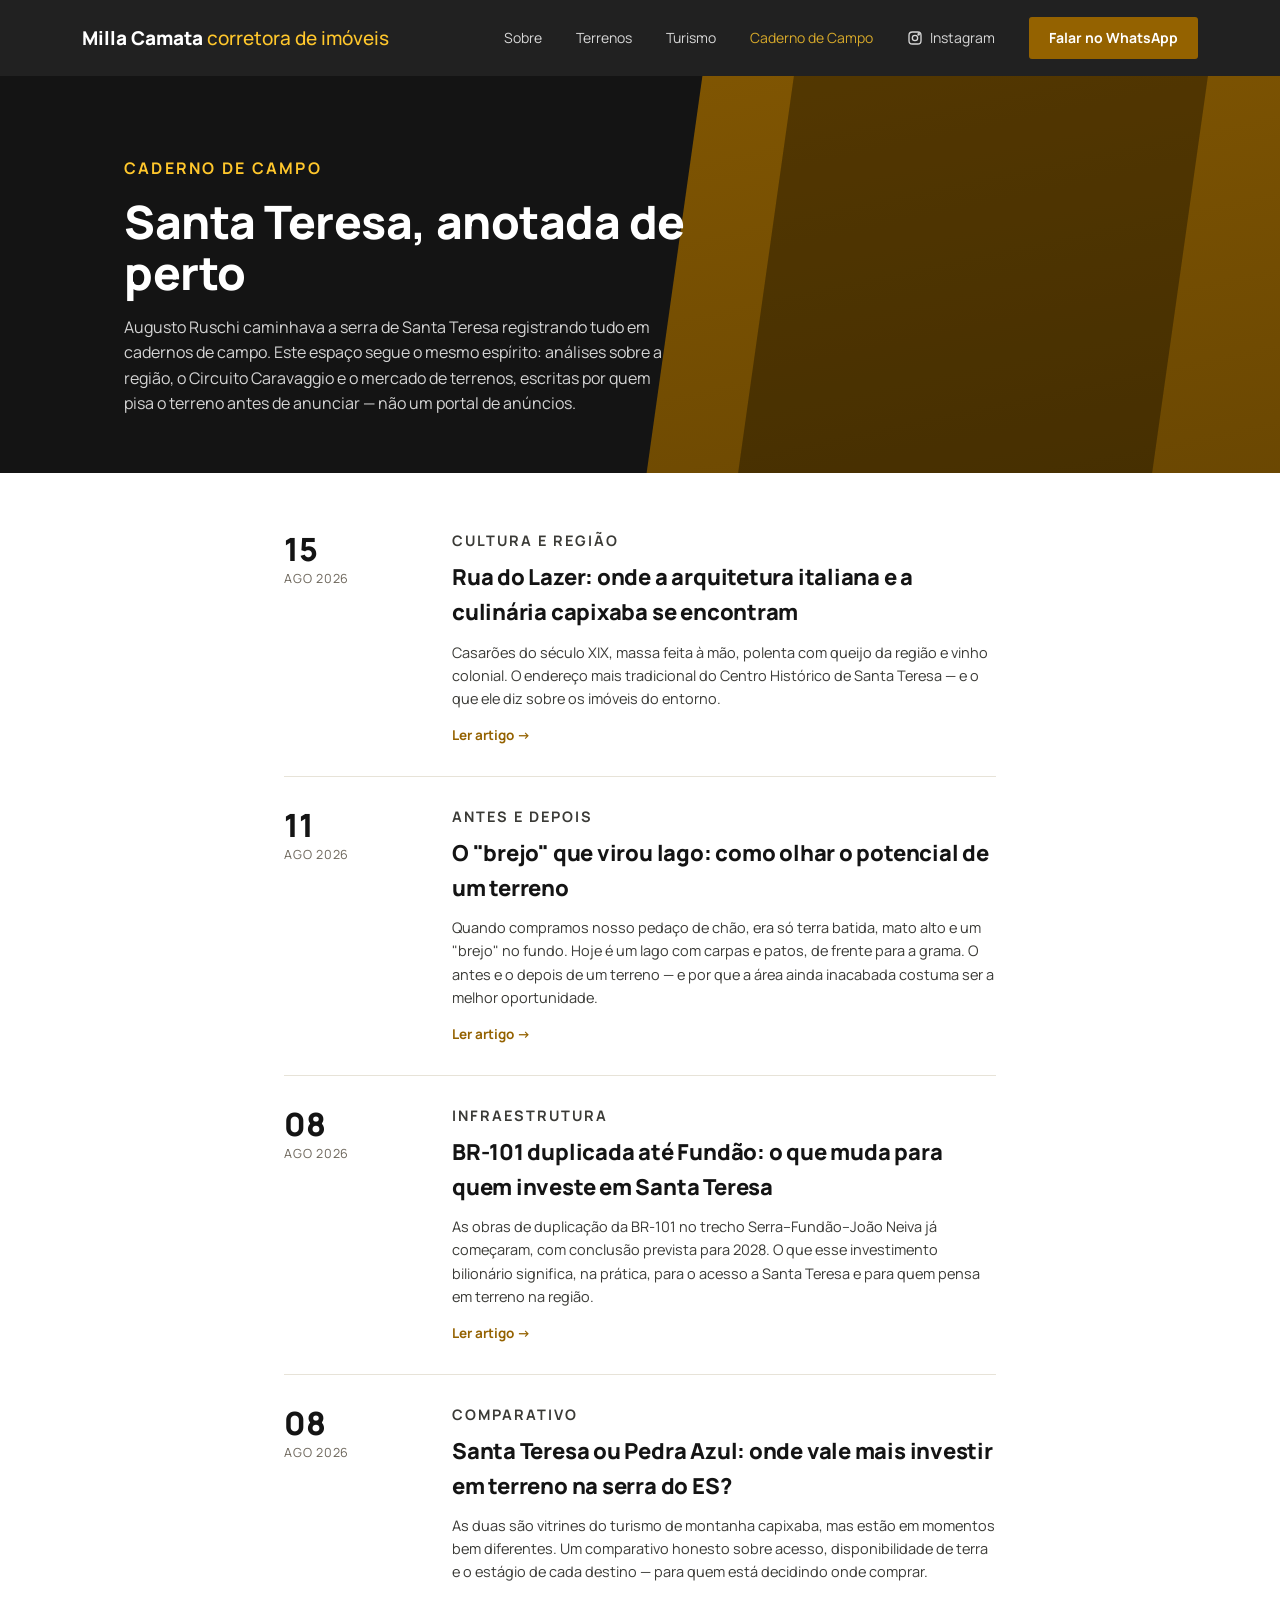
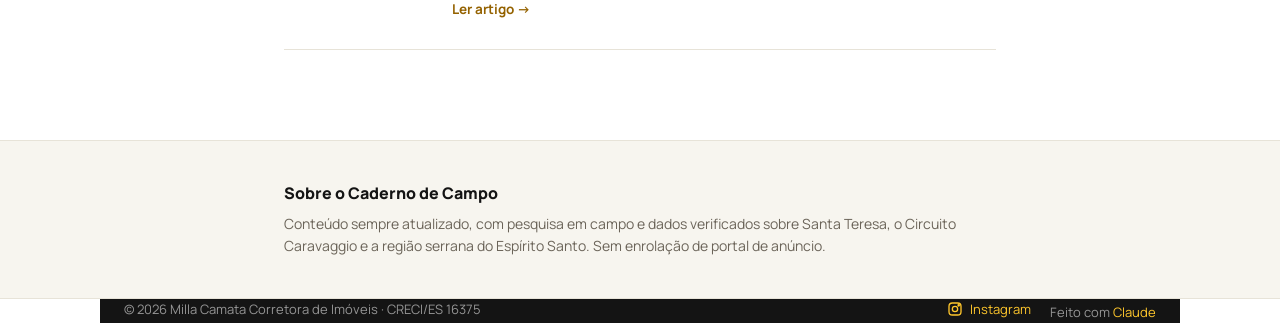
==== blog/index.html @ c906288e "Novo artigo: Rua do Lazer, Santa Teresa" ====
<!DOCTYPE html>
<html lang="pt-BR">
<head>
<!-- Google tag (gtag.js) -->
<script async src="https://www.googletagmanager.com/gtag/js?id=AW-18382453338"></script>
<script>
  window.dataLayer = window.dataLayer || [];
  function gtag(){dataLayer.push(arguments);}
  gtag('js', new Date());
  gtag('config', 'AW-18382453338');
  gtag('config', 'G-2QS3R63SDG');
</script>
<!-- Event snippet for Contato conversion page -->
<script>
function gtag_report_conversion(url) {
  var callback = function () {
    if (typeof(url) != 'undefined') {
      window.location = url;
    }
  };
  gtag('event', 'conversion', {
      'send_to': 'AW-18382453338/ITEOCLPhrt8cENr0t71E',
      'value': 1.0,
      'currency': 'BRL',
      'event_callback': callback
  });
  return false;
}
</script>
<!-- Microsoft Clarity -->
<script type="text/javascript">
    (function(c,l,a,r,i,t,y){
        c[a]=c[a]||function(){(c[a].q=c[a].q||[]).push(arguments)};
        t=l.createElement(r);t.async=1;t.src="https://www.clarity.ms/tag/"+i;
        y=l.getElementsByTagName(r)[0];y.parentNode.insertBefore(t,y);
    })(window, document, "clarity", "script", "y0h1s08zjz");
</script>
<meta charset="UTF-8">
<meta name="viewport" content="width=device-width, initial-scale=1.0">
<title>Caderno de Campo | Milla Camata Corretora de Imóveis</title>
<meta name="description" content="Análises sobre Santa Teresa, o Circuito Caravaggio e o mercado de terrenos na região serrana do Espírito Santo, escritas por quem anda o terreno: Milla Camata.">
<link rel="canonical" href="https://millacamata.com.br/blog/">
<meta property="og:type" content="website">
<meta property="og:title" content="Caderno de Campo | Milla Camata Corretora de Imóveis">
<meta property="og:description" content="Análises sobre Santa Teresa, o Circuito Caravaggio e o mercado de terrenos na região serrana do Espírito Santo.">
<meta property="og:url" content="https://millacamata.com.br/blog/">
<meta property="og:locale" content="pt_BR">
<link rel="preconnect" href="https://fonts.googleapis.com">
<link rel="preconnect" href="https://fonts.gstatic.com" crossorigin>
<link href="https://fonts.googleapis.com/css2?family=Manrope:wght@400;500;600;700;800&display=swap" rel="stylesheet">
<link rel="stylesheet" href="style.css">
</head>
<body>

<header>
  <nav class="wrap">
    <a href="../index.html" class="brand">Milla Camata <span>corretora de imóveis</span></a>
    <div class="navlinks">
      <a href="../index.html#sobre">Sobre</a>
      <a href="../index.html#terrenos">Terrenos</a>
      <a href="../turismo/index.html">Turismo</a>
      <a href="index.html" style="color:var(--gold);">Caderno de Campo</a>
      <a href="https://www.instagram.com/millacamata_artistaecorretora/" target="_blank" rel="noopener" class="ig-link nav-ig">
        <svg viewBox="0 0 24 24" fill="none" stroke="currentColor" stroke-width="2"><rect x="3" y="3" width="18" height="18" rx="5"/><circle cx="12" cy="12" r="4"/><circle cx="17.5" cy="6.5" r="1"/></svg>
        Instagram
      </a>
      <a href="../index.html#contato" class="nav-cta">Falar no WhatsApp</a>
    </div>
  </nav>
</header>

<section class="blog-banner">
  <div class="blog-banner-panel"></div>
  <div class="blog-banner-panel2"></div>
  <div class="wrap">
    <div class="blog-banner-inner">
      <p class="eyebrow on-dark">Caderno de Campo</p>
      <h1>Santa Teresa, anotada de perto</h1>
      <p>Augusto Ruschi caminhava a serra de Santa Teresa registrando tudo em cadernos de campo. Este espaço segue o mesmo espírito: análises sobre a região, o Circuito Caravaggio e o mercado de terrenos, escritas por quem pisa o terreno antes de anunciar — não um portal de anúncios.</p>
    </div>
  </div>
</section>

<div class="wrap-narrow">
  <div class="post-list">

    <div class="post-card">
      <div class="post-date"><span class="day">15</span><span class="month">Ago 2026</span></div>
      <div>
        <p class="eyebrow" style="margin-bottom:8px;">Cultura e Região</p>
        <h2><a href="rua-do-lazer-santa-teresa.html">Rua do Lazer: onde a arquitetura italiana e a culinária capixaba se encontram</a></h2>
        <p>Casarões do século XIX, massa feita à mão, polenta com queijo da região e vinho colonial. O endereço mais tradicional do Centro Histórico de Santa Teresa — e o que ele diz sobre os imóveis do entorno.</p>
        <a class="read-more" href="rua-do-lazer-santa-teresa.html">Ler artigo →</a>
      </div>
    </div>

    <div class="post-card">
      <div class="post-date"><span class="day">11</span><span class="month">Ago 2026</span></div>
      <div>
        <p class="eyebrow" style="margin-bottom:8px;">Antes e Depois</p>
        <h2><a href="brejo-virou-lago-potencial-do-terreno.html">O "brejo" que virou lago: como olhar o potencial de um terreno</a></h2>
        <p>Quando compramos nosso pedaço de chão, era só terra batida, mato alto e um "brejo" no fundo. Hoje é um lago com carpas e patos, de frente para a grama. O antes e o depois de um terreno — e por que a área ainda inacabada costuma ser a melhor oportunidade.</p>
        <a class="read-more" href="brejo-virou-lago-potencial-do-terreno.html">Ler artigo →</a>
      </div>
    </div>

    <div class="post-card">
      <div class="post-date"><span class="day">08</span><span class="month">Ago 2026</span></div>
      <div>
        <p class="eyebrow" style="margin-bottom:8px;">Infraestrutura</p>
        <h2><a href="br-101-duplicacao-santa-teresa.html">BR-101 duplicada até Fundão: o que muda para quem investe em Santa Teresa</a></h2>
        <p>As obras de duplicação da BR-101 no trecho Serra–Fundão–João Neiva já começaram, com conclusão prevista para 2028. O que esse investimento bilionário significa, na prática, para o acesso a Santa Teresa e para quem pensa em terreno na região.</p>
        <a class="read-more" href="br-101-duplicacao-santa-teresa.html">Ler artigo →</a>
      </div>
    </div>

    <div class="post-card">
      <div class="post-date"><span class="day">08</span><span class="month">Ago 2026</span></div>
      <div>
        <p class="eyebrow" style="margin-bottom:8px;">Comparativo</p>
        <h2><a href="santa-teresa-ou-pedra-azul.html">Santa Teresa ou Pedra Azul: onde vale mais investir em terreno na serra do ES?</a></h2>
        <p>As duas são vitrines do turismo de montanha capixaba, mas estão em momentos bem diferentes. Um comparativo honesto sobre acesso, disponibilidade de terra e o estágio de cada destino — para quem está decidindo onde comprar.</p>
        <a class="read-more" href="santa-teresa-ou-pedra-azul.html">Ler artigo →</a>
      </div>
    </div>

  </div>
</div>

<div class="about-strip">
  <div class="wrap-narrow">
    <div>
      <h3>Sobre o Caderno de Campo</h3>
      <p>Conteúdo sempre atualizado, com pesquisa em campo e dados verificados sobre Santa Teresa, o Circuito Caravaggio e a região serrana do Espírito Santo. Sem enrolação de portal de anúncio.</p>
    </div>
  </div>
</div>

<footer class="wrap">
  <span>© 2026 Milla Camata Corretora de Imóveis · CRECI/ES 16375</span>
  <span>
    <a class="ig-link" target="_blank" rel="noopener" href="https://www.instagram.com/millacamata_artistaecorretora/" style="margin-right:16px;">
      <svg viewBox="0 0 24 24" fill="none" stroke="currentColor" stroke-width="2"><rect x="3" y="3" width="18" height="18" rx="5"/><circle cx="12" cy="12" r="4"/><circle cx="17.5" cy="6.5" r="1"/></svg>
      Instagram
    </a>
    Feito com <a href="#">Claude</a>
  </span>
</footer>

</body>
</html>
---- blog/style.css ----
:root{
  --teal:#946200;
  --teal-dark:#6B4700;
  --gold:#FFC72C;
  --ink:#141414;
  --white:#FFFFFF;
  --pale:#F7F5EF;
  --stone:#6B6459;
  --line:#E7E3D8;
  --max:760px;
  --max-wide:1080px;
}
*{margin:0;padding:0;box-sizing:border-box;}
html{scroll-behavior:smooth;}
body{
  background:var(--white);
  color:var(--ink);
  font-family:'Manrope',sans-serif;
  line-height:1.6;
  -webkit-font-smoothing:antialiased;
}
img{max-width:100%;display:block;}
a{color:inherit;text-decoration:none;}
.wrap{max-width:var(--max-wide);margin:0 auto;padding:0 24px;}
.wrap-narrow{max-width:var(--max);margin:0 auto;padding:0 24px;}

/* HEADER */
header{
  position:sticky;top:0;z-index:50;
  background:rgba(20,20,20,0.94);
  backdrop-filter:blur(8px);
}
/* BARRA SUPERIOR — deve ficar identica a de style.css (raiz). Se mudar aqui,
   mude lá também, e vice-versa. Ver ARQUITETURA.md. */
nav.wrap{display:flex;align-items:center;justify-content:space-between;height:76px;max-width:1180px;margin:0 auto;padding:0 32px;}
.brand{color:var(--white);font-size:19px;font-weight:800;}
.brand span{color:var(--gold);font-weight:500;}
.navlinks{display:flex;gap:34px;align-items:center;}
.navlinks a{color:var(--white);font-size:14px;opacity:0.82;}
.navlinks a:hover{opacity:1;}
.nav-cta{background:var(--teal);color:var(--white)!important;padding:10px 20px;border-radius:3px;font-weight:700;font-size:13.5px;opacity:1!important;}
.nav-cta:hover{background:var(--teal-dark);}
.nav-ig{opacity:0.82;}
.nav-ig:hover{opacity:1;}
@media(max-width:760px){.navlinks a:not(.nav-cta){display:none;}}

/* EYEBROW / TYPOGRAPHY */
.eyebrow{
  font-size:12.5px;letter-spacing:0.14em;text-transform:uppercase;
  color:var(--teal);font-weight:700;
}
.eyebrow.on-dark{color:var(--gold);}

/* BLOG HEADER BANNER (index + posts) */
.blog-banner{
  position:relative;overflow:hidden;background:var(--ink);color:var(--white);
  padding:80px 0 56px;
}
.blog-banner-panel{
  position:absolute;top:-40%;right:-8%;width:55%;height:180%;
  background:linear-gradient(160deg,var(--teal) 0%, var(--teal-dark) 100%);
  transform:rotate(8deg);opacity:0.9;
}
.blog-banner-panel2{
  position:absolute;top:-30%;right:8%;width:32%;height:160%;
  background:rgba(0,0,0,0.35);transform:rotate(8deg);
}
.blog-banner-inner{position:relative;z-index:1;max-width:640px;}
.blog-banner h1{font-size:clamp(30px,4.2vw,46px);font-weight:800;line-height:1.12;margin:14px 0 16px;letter-spacing:-0.01em;}
.blog-banner p{font-size:16px;color:rgba(255,255,255,0.82);max-width:540px;}

/* POST LIST */
.post-list{padding:56px 0 90px;}
.post-card{
  display:grid;grid-template-columns:140px 1fr;gap:28px;
  padding:28px 0;border-bottom:1px solid var(--line);
}
.post-card:first-child{padding-top:0;}
.post-date{display:flex;flex-direction:column;padding-top:4px;}
.post-date .day{font-size:32px;font-weight:800;color:var(--ink);line-height:1;}
.post-date .month{font-size:12.5px;text-transform:uppercase;letter-spacing:0.06em;color:var(--stone);margin-top:4px;}
.post-card h2{font-size:22px;font-weight:800;margin-bottom:10px;letter-spacing:-0.01em;}
.post-card h2 a:hover{color:var(--teal);}
.post-card p{font-size:14.5px;color:#3A3A36;margin-bottom:12px;}
.post-card .read-more{font-size:13.5px;font-weight:700;color:var(--teal);}
.post-card .read-more:hover{color:var(--teal-dark);}
@media(max-width:600px){.post-card{grid-template-columns:1fr;gap:8px;}.post-date{flex-direction:row;align-items:baseline;gap:8px;}}

.about-strip{background:var(--pale);padding:40px 0;border-top:1px solid var(--line);border-bottom:1px solid var(--line);}
.about-strip .wrap-narrow{display:flex;gap:20px;align-items:flex-start;}
.about-strip h3{font-size:16px;font-weight:800;margin-bottom:6px;}
.about-strip p{font-size:14px;color:var(--stone);}

/* ARTICLE (single post) */
article.post{padding:56px 0 40px;}
article.post .post-meta{font-size:13px;color:var(--stone);margin-bottom:18px;}
article.post h1{font-size:clamp(28px,4vw,40px);font-weight:800;line-height:1.16;letter-spacing:-0.01em;margin-bottom:18px;}
article.post .lede{font-size:18px;color:#2B2B28;font-weight:500;margin-bottom:32px;line-height:1.5;}
article.post h2{font-size:24px;font-weight:800;margin:40px 0 16px;letter-spacing:-0.01em;}
article.post h3{font-size:18px;font-weight:800;margin:28px 0 12px;}
article.post p{font-size:16.5px;color:#2B2B28;margin-bottom:18px;}
article.post ul, article.post ol{margin:0 0 18px 22px;font-size:16.5px;color:#2B2B28;}
article.post li{margin-bottom:8px;}
article.post strong{color:var(--ink);}
article.post .stat-row{
  display:grid;grid-template-columns:repeat(3,1fr);gap:1px;background:var(--line);
  border:1px solid var(--line);margin:32px 0;
}
article.post .stat-box{background:var(--pale);padding:22px 18px;}
article.post .stat-box .n{font-size:24px;font-weight:800;color:var(--teal);}
article.post .stat-box .t{font-size:12px;color:var(--stone);text-transform:uppercase;letter-spacing:0.04em;margin-top:4px;}
@media(max-width:640px){article.post .stat-row{grid-template-columns:1fr;}}
article.post blockquote{
  border-left:3px solid var(--gold);padding:4px 0 4px 20px;margin:28px 0;
  font-size:18px;font-style:italic;color:#2B2B28;
}
.post-cta{
  background:var(--ink);color:var(--white);padding:36px;margin:48px 0 8px;text-align:center;
}
article.post .post-cta p, .post-cta p{color:#F2EFE6;margin-bottom:18px;font-size:15.5px;}
.post-cta .btn{
  display:inline-block;background:var(--teal);color:var(--white);padding:13px 26px;
  font-weight:700;font-size:14.5px;border-radius:2px;
}
.post-cta .btn:hover{background:var(--teal-dark);}
.post-nav{display:flex;justify-content:space-between;padding:28px 0 60px;border-top:1px solid var(--line);margin-top:20px;font-size:14px;font-weight:700;color:var(--teal);}
.post-nav a:hover{color:var(--teal-dark);}
.source-note{font-size:12.5px;color:var(--stone);margin-top:36px;padding-top:16px;border-top:1px solid var(--line);}

/* FOOTER */
footer{background:var(--ink);color:rgba(255,255,255,0.55);padding:30px 0;font-size:13px;display:flex;justify-content:space-between;flex-wrap:wrap;gap:12px;}
footer a{color:var(--gold);}
.ig-link{display:inline-flex;align-items:center;gap:7px;}
.ig-link svg{width:16px;height:16px;flex-shrink:0;}

a:focus-visible,button:focus-visible{outline:2px solid var(--teal);outline-offset:3px;}

/* ARTICLE IMAGES / ANTES-DEPOIS */
article.post figure{margin:32px 0;}
article.post figure img{width:100%;height:auto;border:1px solid var(--line);}
article.post figcaption{font-size:13px;color:var(--stone);margin-top:10px;line-height:1.45;}
.ba-tag{
  display:inline-block;background:var(--ink);color:var(--gold);
  font-size:11px;font-weight:800;letter-spacing:0.12em;text-transform:uppercase;
  padding:5px 11px;margin-bottom:10px;
}
.ba-grid{display:grid;grid-template-columns:1fr 1fr;gap:20px;margin:34px 0;}
.ba-grid figure{margin:0;}
@media(max-width:640px){.ba-grid{grid-template-columns:1fr;gap:30px;}}
.two-col{display:grid;grid-template-columns:1fr 1fr;gap:26px;margin:28px 0;}
.two-col h3{margin-top:0!important;}
.two-col ul{margin-left:20px;font-size:15.5px;}
@media(max-width:640px){.two-col{grid-template-columns:1fr;gap:8px;}}
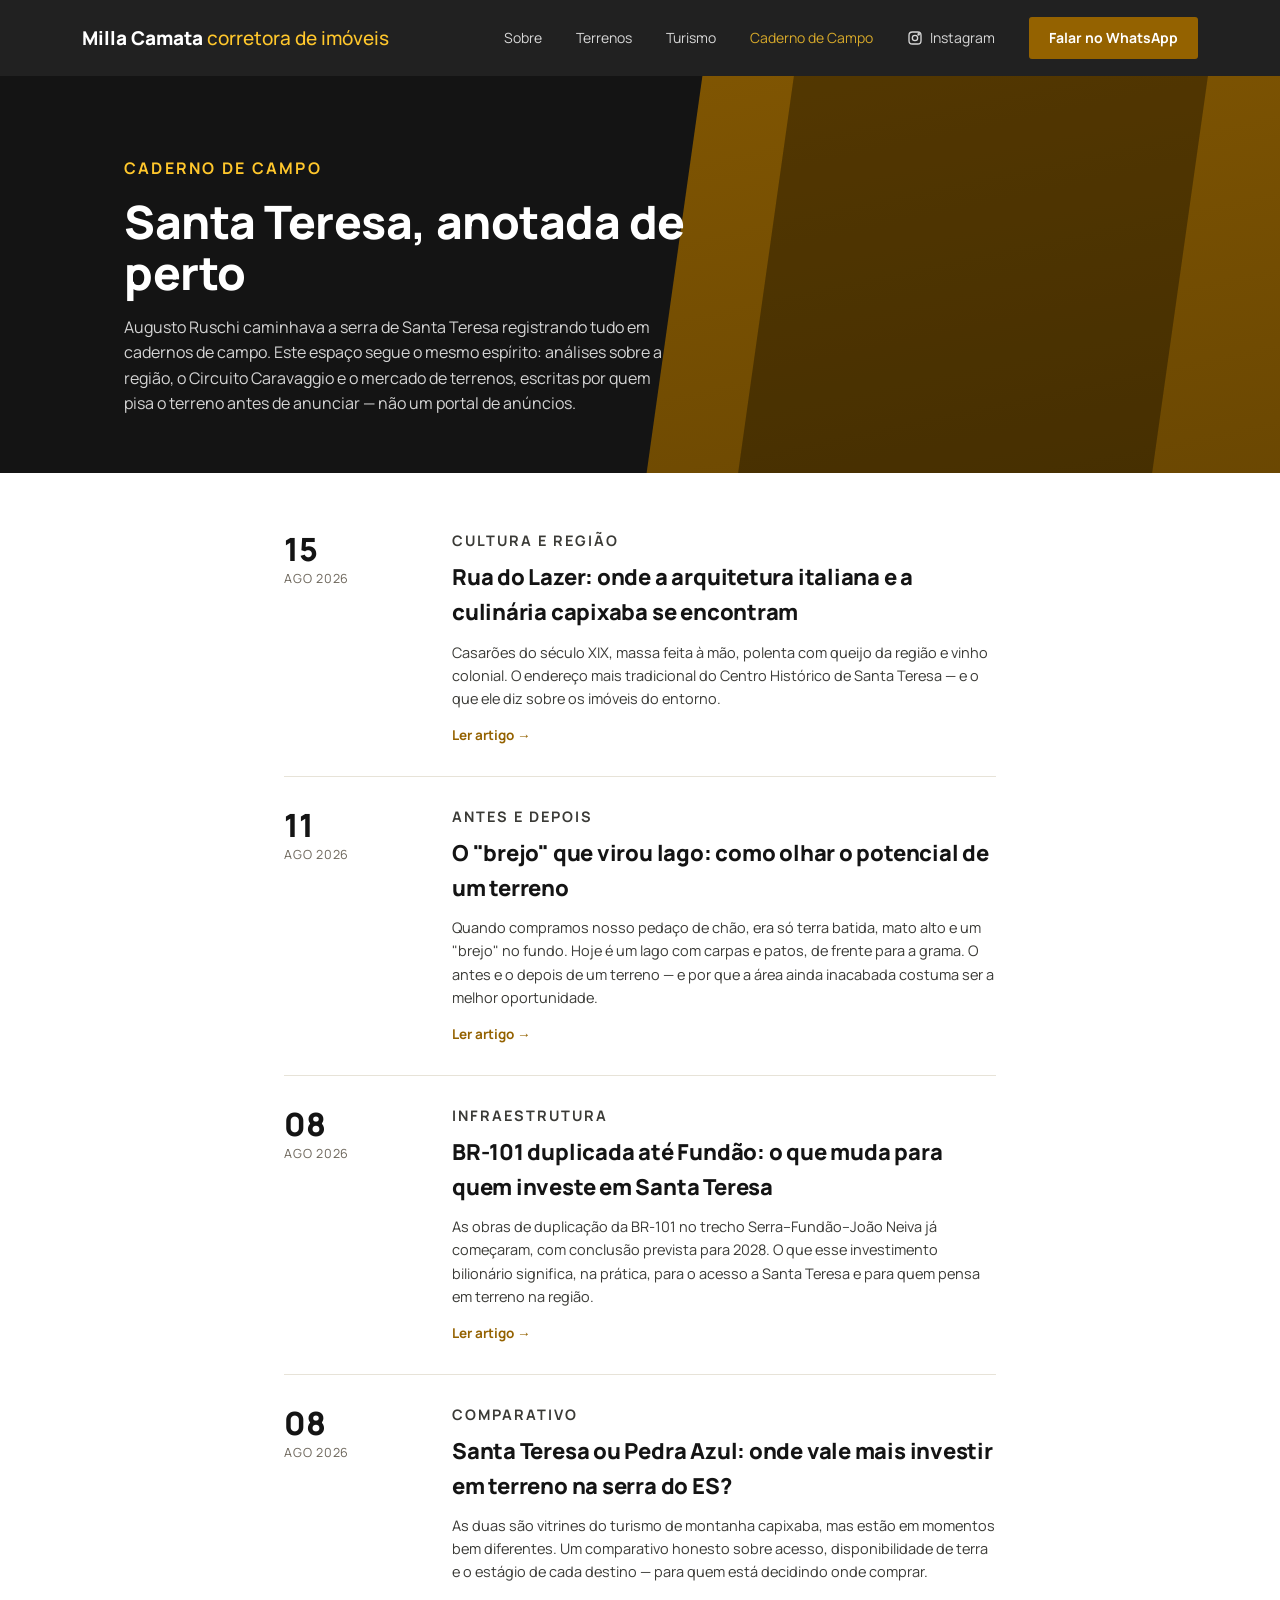
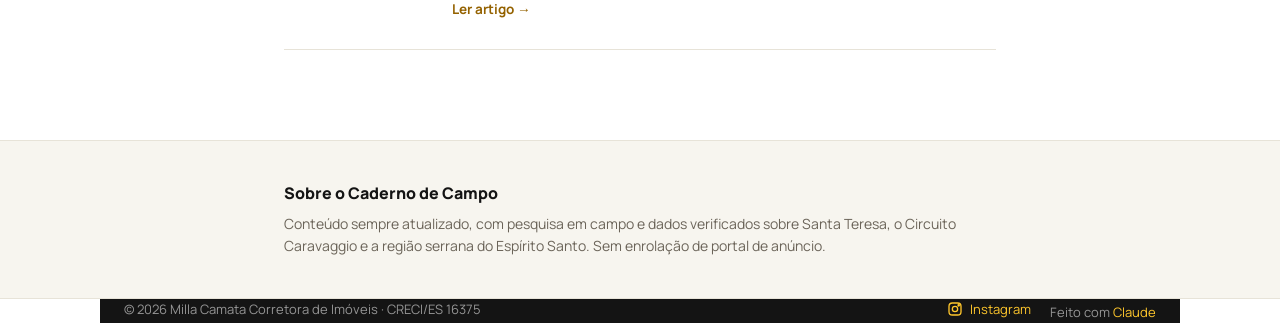
==== commit c03fc794: "Performance: auto-hospeda a fonte Manrope e adia o Clarity Etapa 1 - fonte auto-hospedada: - Adicion" ====
--- a/blog/index.html
+++ b/blog/index.html
@@ -29,10 +29,14 @@
 </script>
 <!-- Microsoft Clarity -->
 <script type="text/javascript">
-    (function(c,l,a,r,i,t,y){
+    (function(c,l,a,r,i){
         c[a]=c[a]||function(){(c[a].q=c[a].q||[]).push(arguments)};
-        t=l.createElement(r);t.async=1;t.src="https://www.clarity.ms/tag/"+i;
-        y=l.getElementsByTagName(r)[0];y.parentNode.insertBefore(t,y);
+        function carregar(){
+            var t=l.createElement(r);t.async=1;t.src="https://www.clarity.ms/tag/"+i;
+            var y=l.getElementsByTagName(r)[0];y.parentNode.insertBefore(t,y);
+        }
+        if(l.readyState==="complete"){carregar();}
+        else{c.addEventListener("load",carregar);}
     })(window, document, "clarity", "script", "y0h1s08zjz");
 </script>
 <meta charset="UTF-8">
@@ -45,9 +49,7 @@
 <meta property="og:description" content="Análises sobre Santa Teresa, o Circuito Caravaggio e o mercado de terrenos na região serrana do Espírito Santo.">
 <meta property="og:url" content="https://millacamata.com.br/blog/">
 <meta property="og:locale" content="pt_BR">
-<link rel="preconnect" href="https://fonts.googleapis.com">
-<link rel="preconnect" href="https://fonts.gstatic.com" crossorigin>
-<link href="https://fonts.googleapis.com/css2?family=Manrope:wght@400;500;600;700;800&display=swap" rel="stylesheet">
+<link rel="preload" href="/fonts/manrope-latin-wght-normal.woff2" as="font" type="font/woff2" crossorigin>
 <link rel="stylesheet" href="style.css">
 </head>
 <body>
--- a/blog/style.css
+++ b/blog/style.css
@@ -1,3 +1,15 @@
+/* Manrope variable (subset latin), auto-hospedada.
+   Substitui o Google Fonts para eliminar 2 requisicoes externas e a
+   cadeia serial HTML -> css2 -> woff2 do caminho critico. */
+@font-face{
+  font-family:'Manrope';
+  font-style:normal;
+  font-weight:200 800;
+  font-display:swap;
+  src:url('/fonts/manrope-latin-wght-normal.woff2') format('woff2-variations');
+  unicode-range:U+0000-00FF,U+0131,U+0152-0153,U+02BB-02BC,U+02C6,U+02DA,U+02DC,U+0304,U+0308,U+0329,U+2000-206F,U+20AC,U+2122,U+2191,U+2193,U+2212,U+2215,U+FEFF,U+FFFD;
+}
+
 :root{
   --teal:#946200;
   --teal-dark:#6B4700;
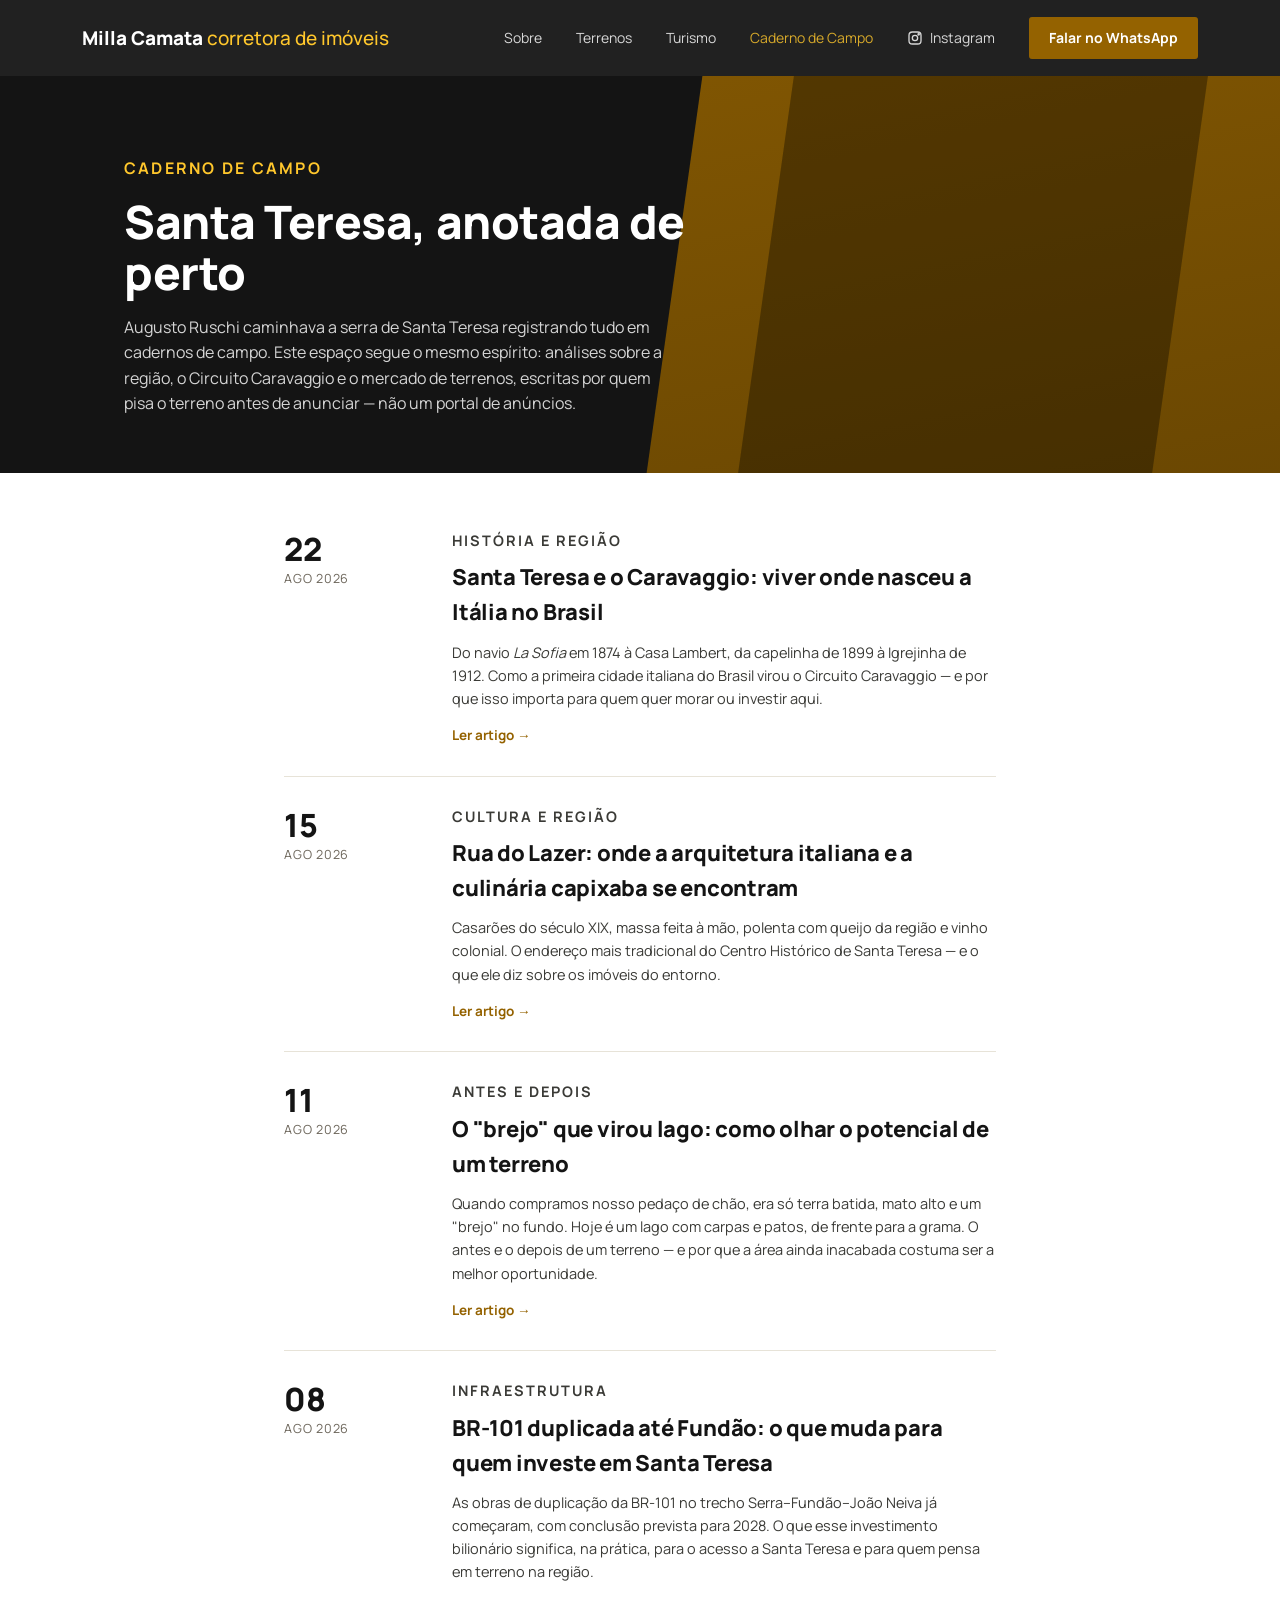
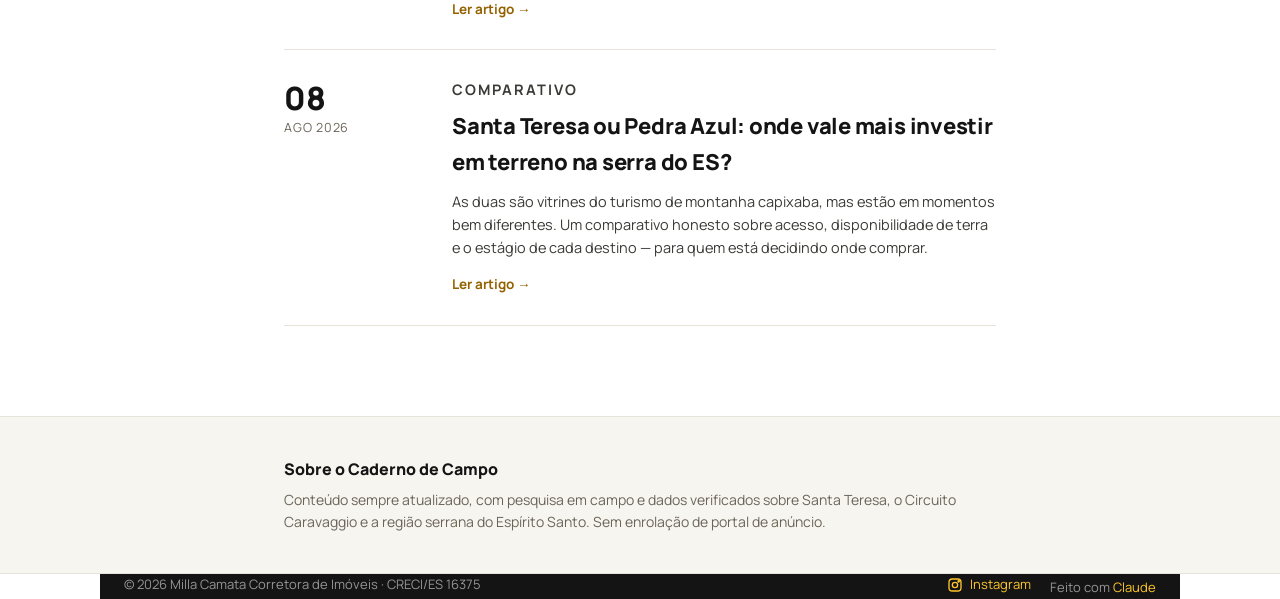
==== commit 11608bb8: "Novo artigo: Santa Teresa e o Caravaggio" ====
--- a/blog/index.html
+++ b/blog/index.html
@@ -87,6 +87,16 @@
   <div class="post-list">
 
     <div class="post-card">
+      <div class="post-date"><span class="day">22</span><span class="month">Ago 2026</span></div>
+      <div>
+        <p class="eyebrow" style="margin-bottom:8px;">História e Região</p>
+        <h2><a href="santa-teresa-e-o-caravaggio.html">Santa Teresa e o Caravaggio: viver onde nasceu a Itália no Brasil</a></h2>
+        <p>Do navio <em>La Sofia</em> em 1874 à Casa Lambert, da capelinha de 1899 à Igrejinha de 1912. Como a primeira cidade italiana do Brasil virou o Circuito Caravaggio — e por que isso importa para quem quer morar ou investir aqui.</p>
+        <a class="read-more" href="santa-teresa-e-o-caravaggio.html">Ler artigo →</a>
+      </div>
+    </div>
+
+    <div class="post-card">
       <div class="post-date"><span class="day">15</span><span class="month">Ago 2026</span></div>
       <div>
         <p class="eyebrow" style="margin-bottom:8px;">Cultura e Região</p>
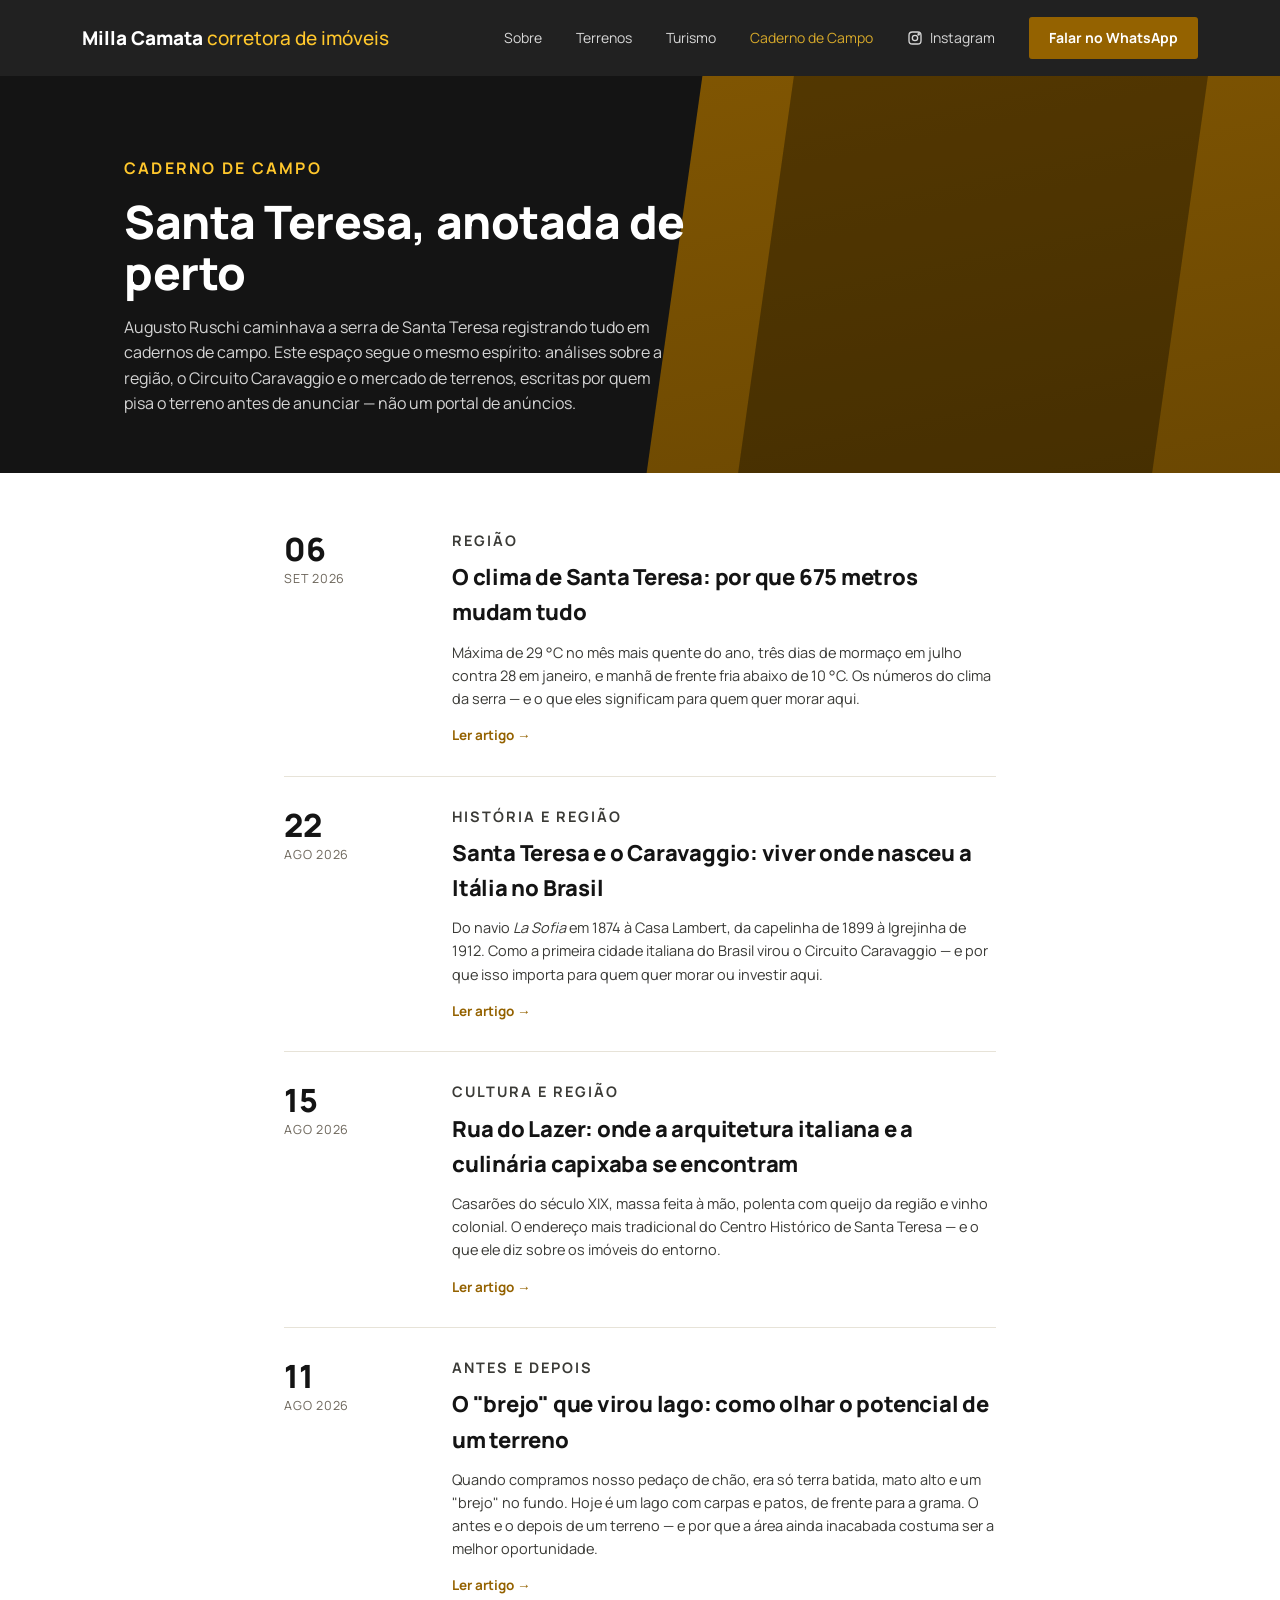
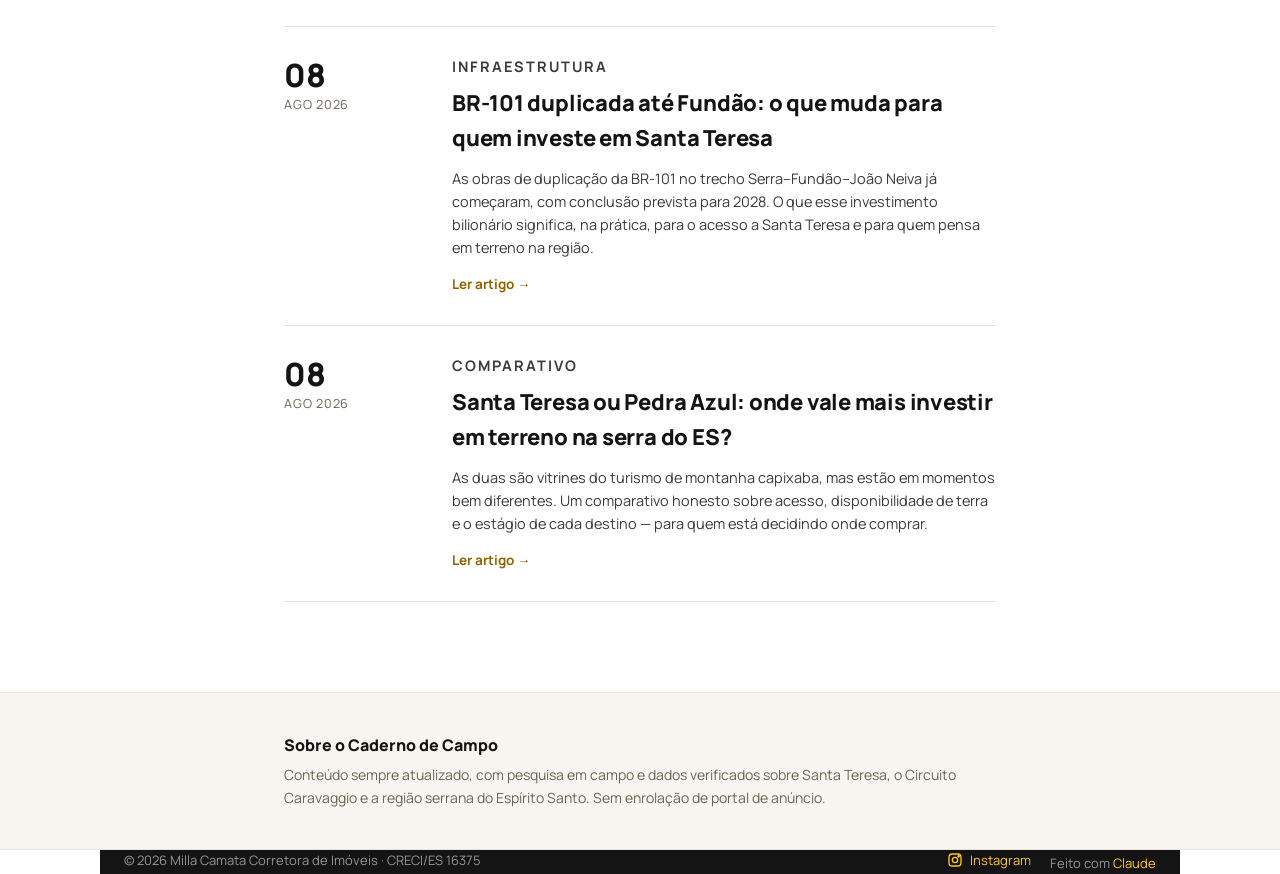
==== commit 9292916b: "Novo artigo: o clima de Santa Teresa - 6 fotos, tabela de medias mensais e secao sobre as minimas de" ====
--- a/blog/index.html
+++ b/blog/index.html
@@ -87,6 +87,16 @@
   <div class="post-list">
 
     <div class="post-card">
+      <div class="post-date"><span class="day">06</span><span class="month">Set 2026</span></div>
+      <div>
+        <p class="eyebrow" style="margin-bottom:8px;">Região</p>
+        <h2><a href="clima-de-santa-teresa.html">O clima de Santa Teresa: por que 675 metros mudam tudo</a></h2>
+        <p>Máxima de 29 °C no mês mais quente do ano, três dias de mormaço em julho contra 28 em janeiro, e manhã de frente fria abaixo de 10 °C. Os números do clima da serra — e o que eles significam para quem quer morar aqui.</p>
+        <a class="read-more" href="clima-de-santa-teresa.html">Ler artigo →</a>
+      </div>
+    </div>
+
+    <div class="post-card">
       <div class="post-date"><span class="day">22</span><span class="month">Ago 2026</span></div>
       <div>
         <p class="eyebrow" style="margin-bottom:8px;">História e Região</p>
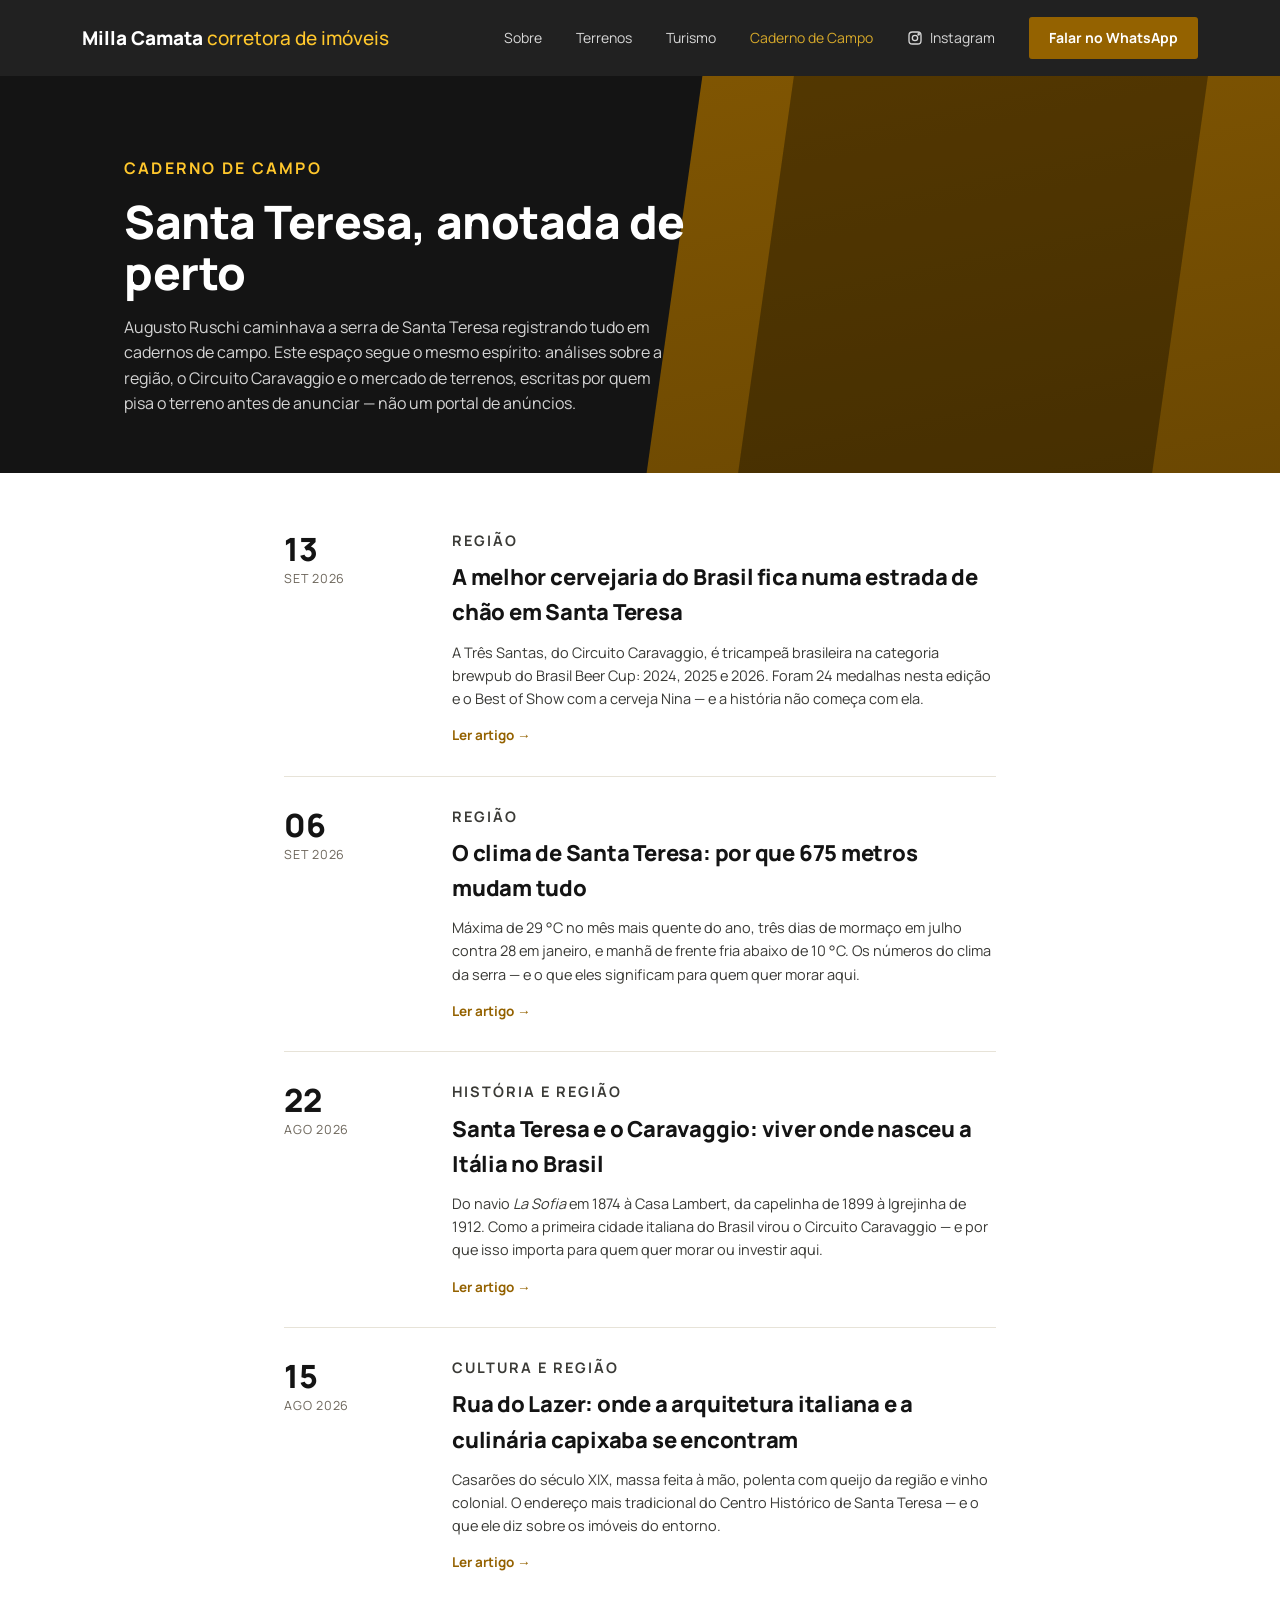
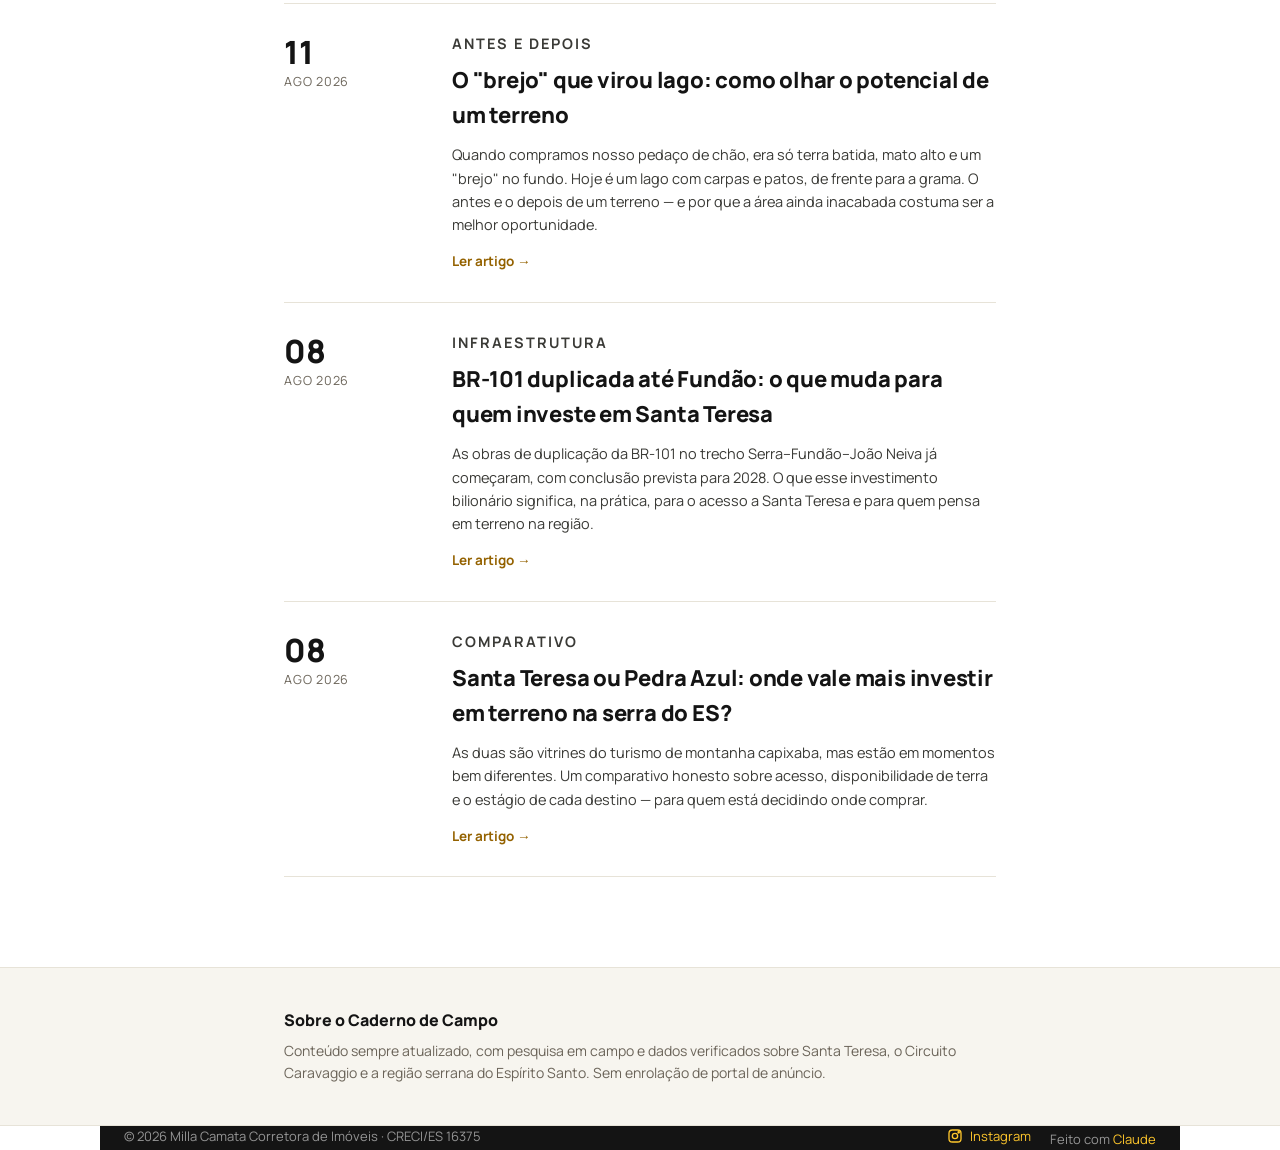
==== commit 5da49fd3: "Novo artigo: Tres Santas tricampea do Brasil Beer Cup - 4 fotos, secao sobre a Zamprogno e o ecossis" ====
--- a/blog/index.html
+++ b/blog/index.html
@@ -87,6 +87,16 @@
   <div class="post-list">
 
     <div class="post-card">
+      <div class="post-date"><span class="day">13</span><span class="month">Set 2026</span></div>
+      <div>
+        <p class="eyebrow" style="margin-bottom:8px;">Região</p>
+        <h2><a href="tres-santas-tricampea-brasil-beer-cup.html">A melhor cervejaria do Brasil fica numa estrada de chão em Santa Teresa</a></h2>
+        <p>A Três Santas, do Circuito Caravaggio, é tricampeã brasileira na categoria brewpub do Brasil Beer Cup: 2024, 2025 e 2026. Foram 24 medalhas nesta edição e o Best of Show com a cerveja Nina — e a história não começa com ela.</p>
+        <a class="read-more" href="tres-santas-tricampea-brasil-beer-cup.html">Ler artigo →</a>
+      </div>
+    </div>
+
+    <div class="post-card">
       <div class="post-date"><span class="day">06</span><span class="month">Set 2026</span></div>
       <div>
         <p class="eyebrow" style="margin-bottom:8px;">Região</p>
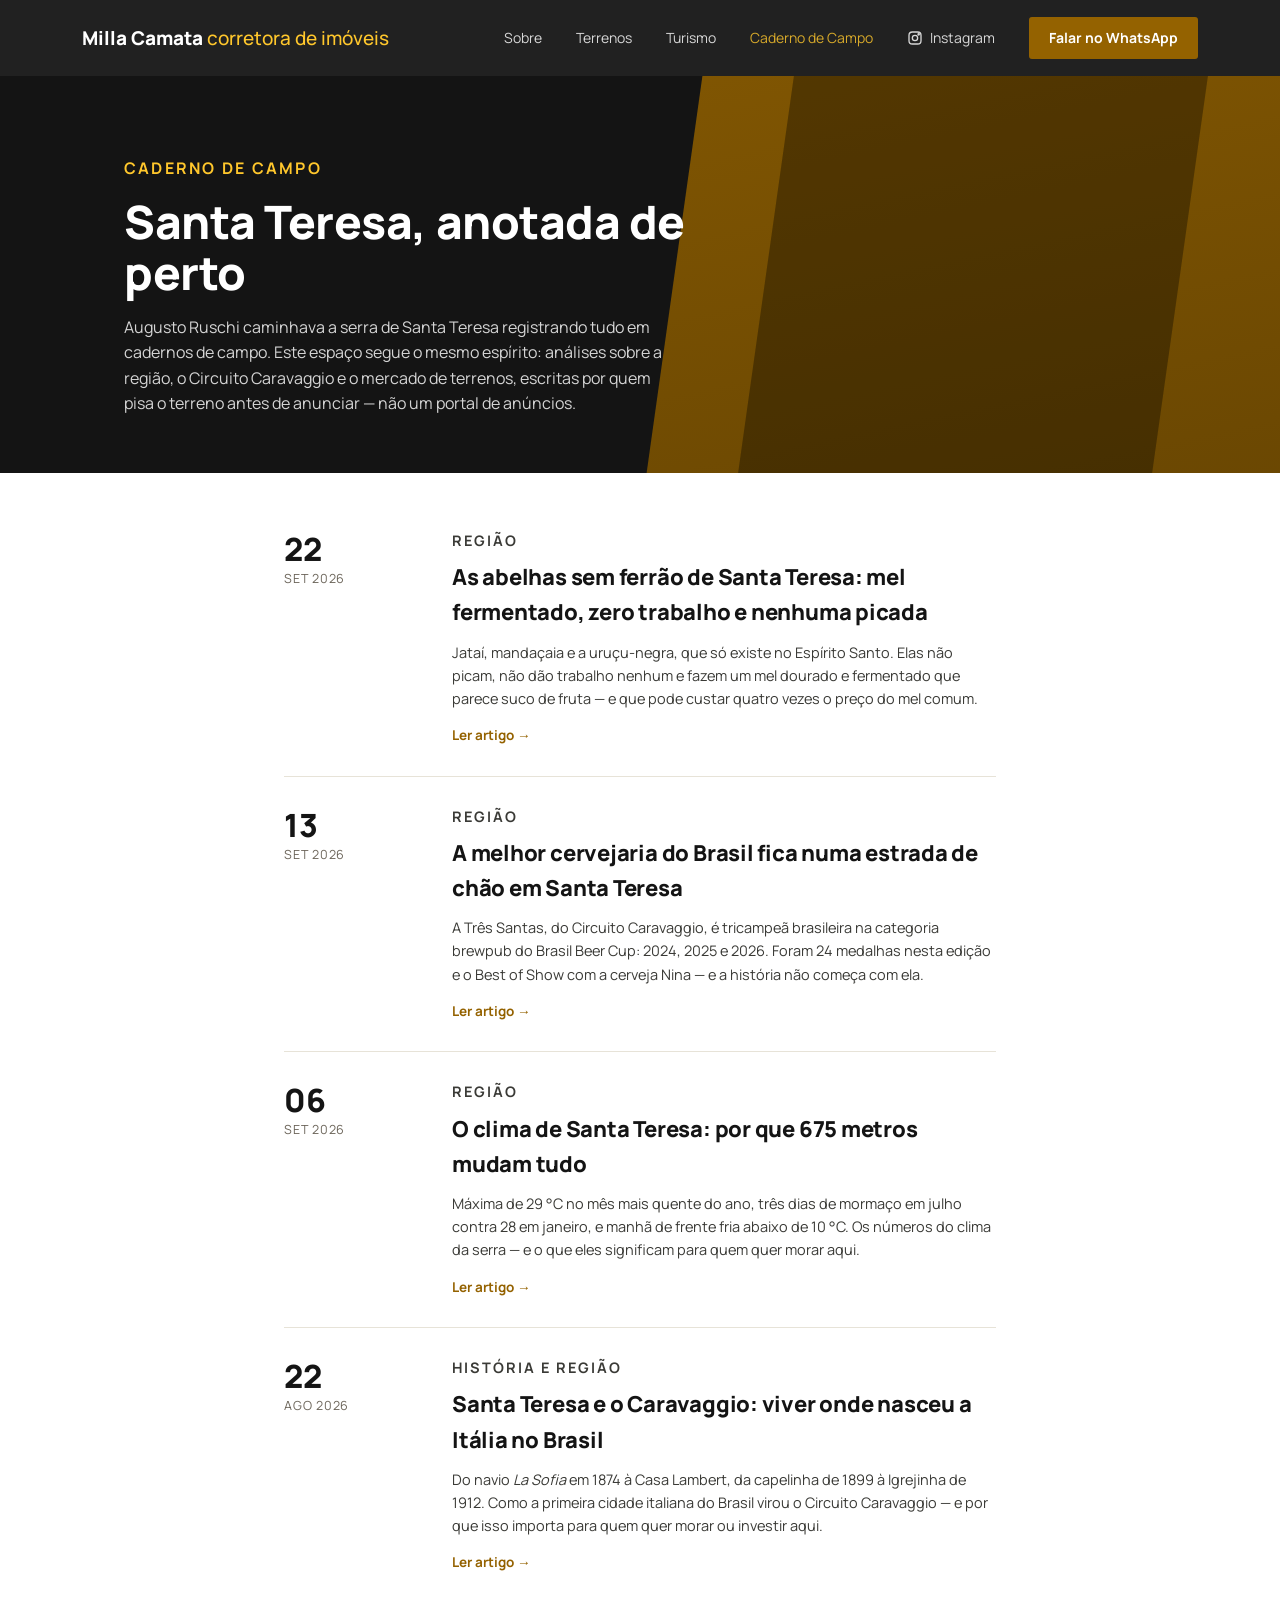
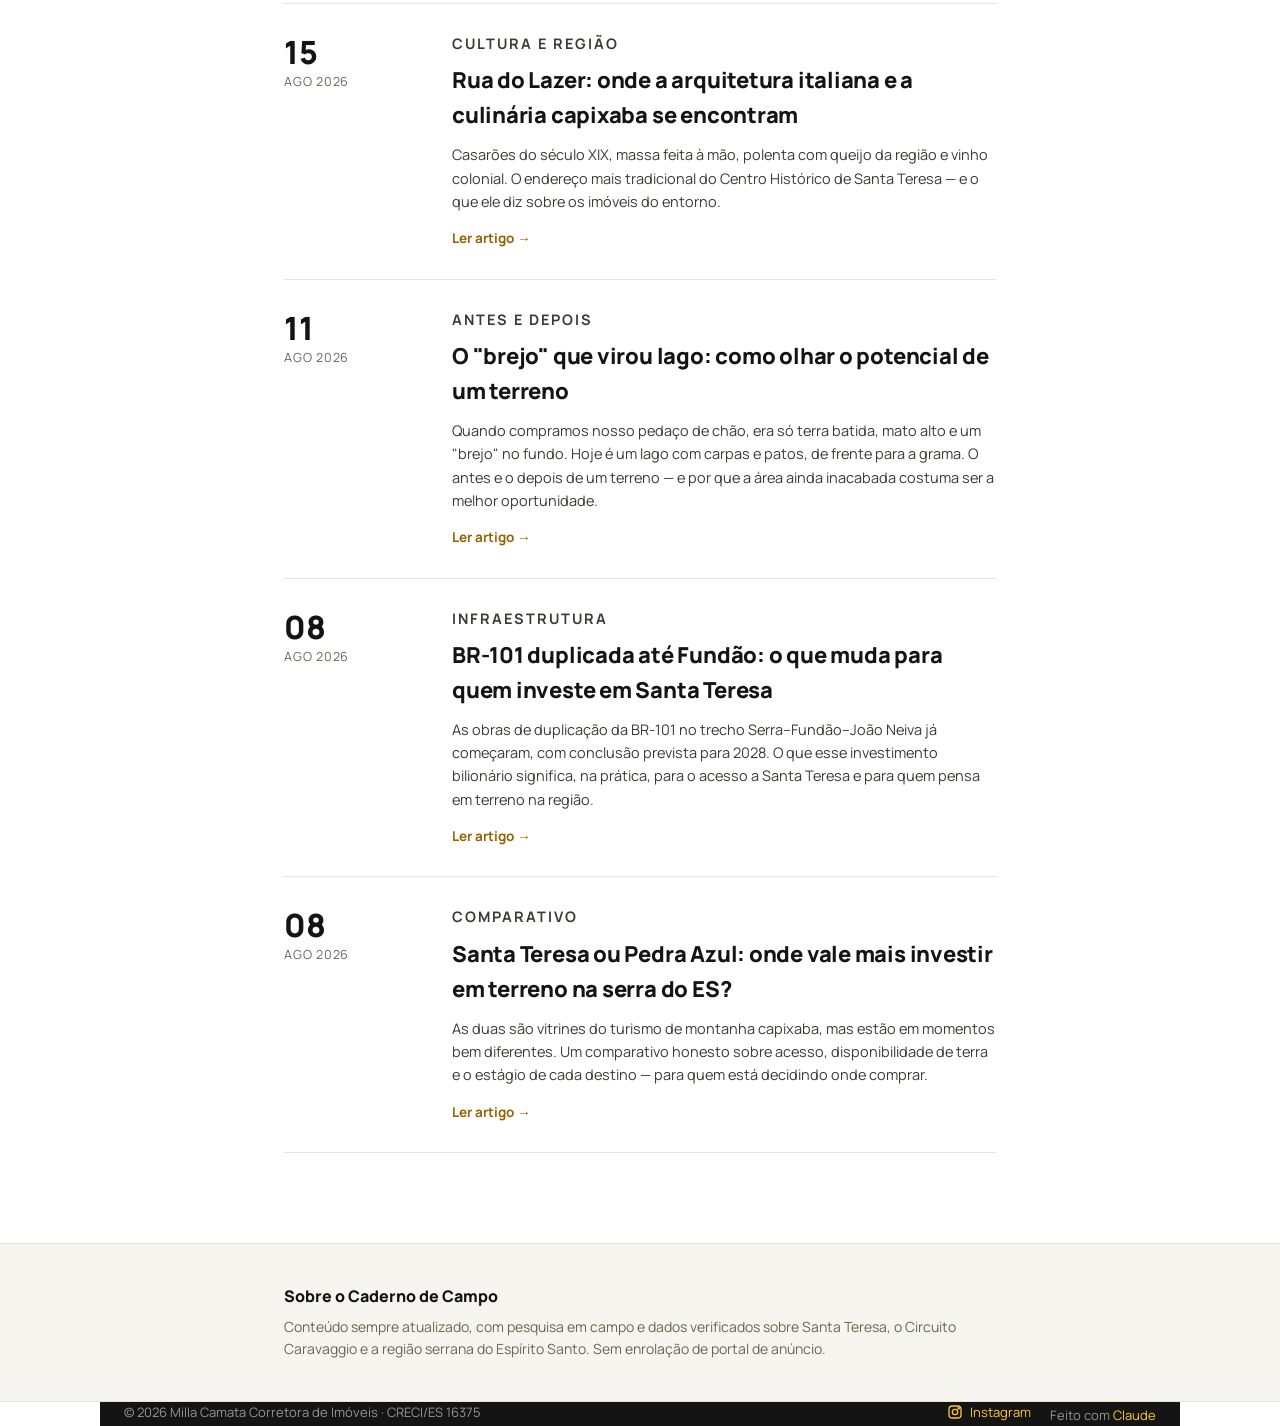
==== commit 03abbafe: "Novo artigo: abelhas sem ferrao de Santa Teresa - blog/abelhas-sem-ferrao-santa-teresa.html com espe" ====
--- a/blog/index.html
+++ b/blog/index.html
@@ -85,6 +85,16 @@
 
 <div class="wrap-narrow">
   <div class="post-list">
+
+    <div class="post-card">
+      <div class="post-date"><span class="day">22</span><span class="month">Set 2026</span></div>
+      <div>
+        <p class="eyebrow" style="margin-bottom:8px;">Região</p>
+        <h2><a href="abelhas-sem-ferrao-santa-teresa.html">As abelhas sem ferrão de Santa Teresa: mel fermentado, zero trabalho e nenhuma picada</a></h2>
+        <p>Jataí, mandaçaia e a uruçu-negra, que só existe no Espírito Santo. Elas não picam, não dão trabalho nenhum e fazem um mel dourado e fermentado que parece suco de fruta — e que pode custar quatro vezes o preço do mel comum.</p>
+        <a class="read-more" href="abelhas-sem-ferrao-santa-teresa.html">Ler artigo →</a>
+      </div>
+    </div>
 
     <div class="post-card">
       <div class="post-date"><span class="day">13</span><span class="month">Set 2026</span></div>
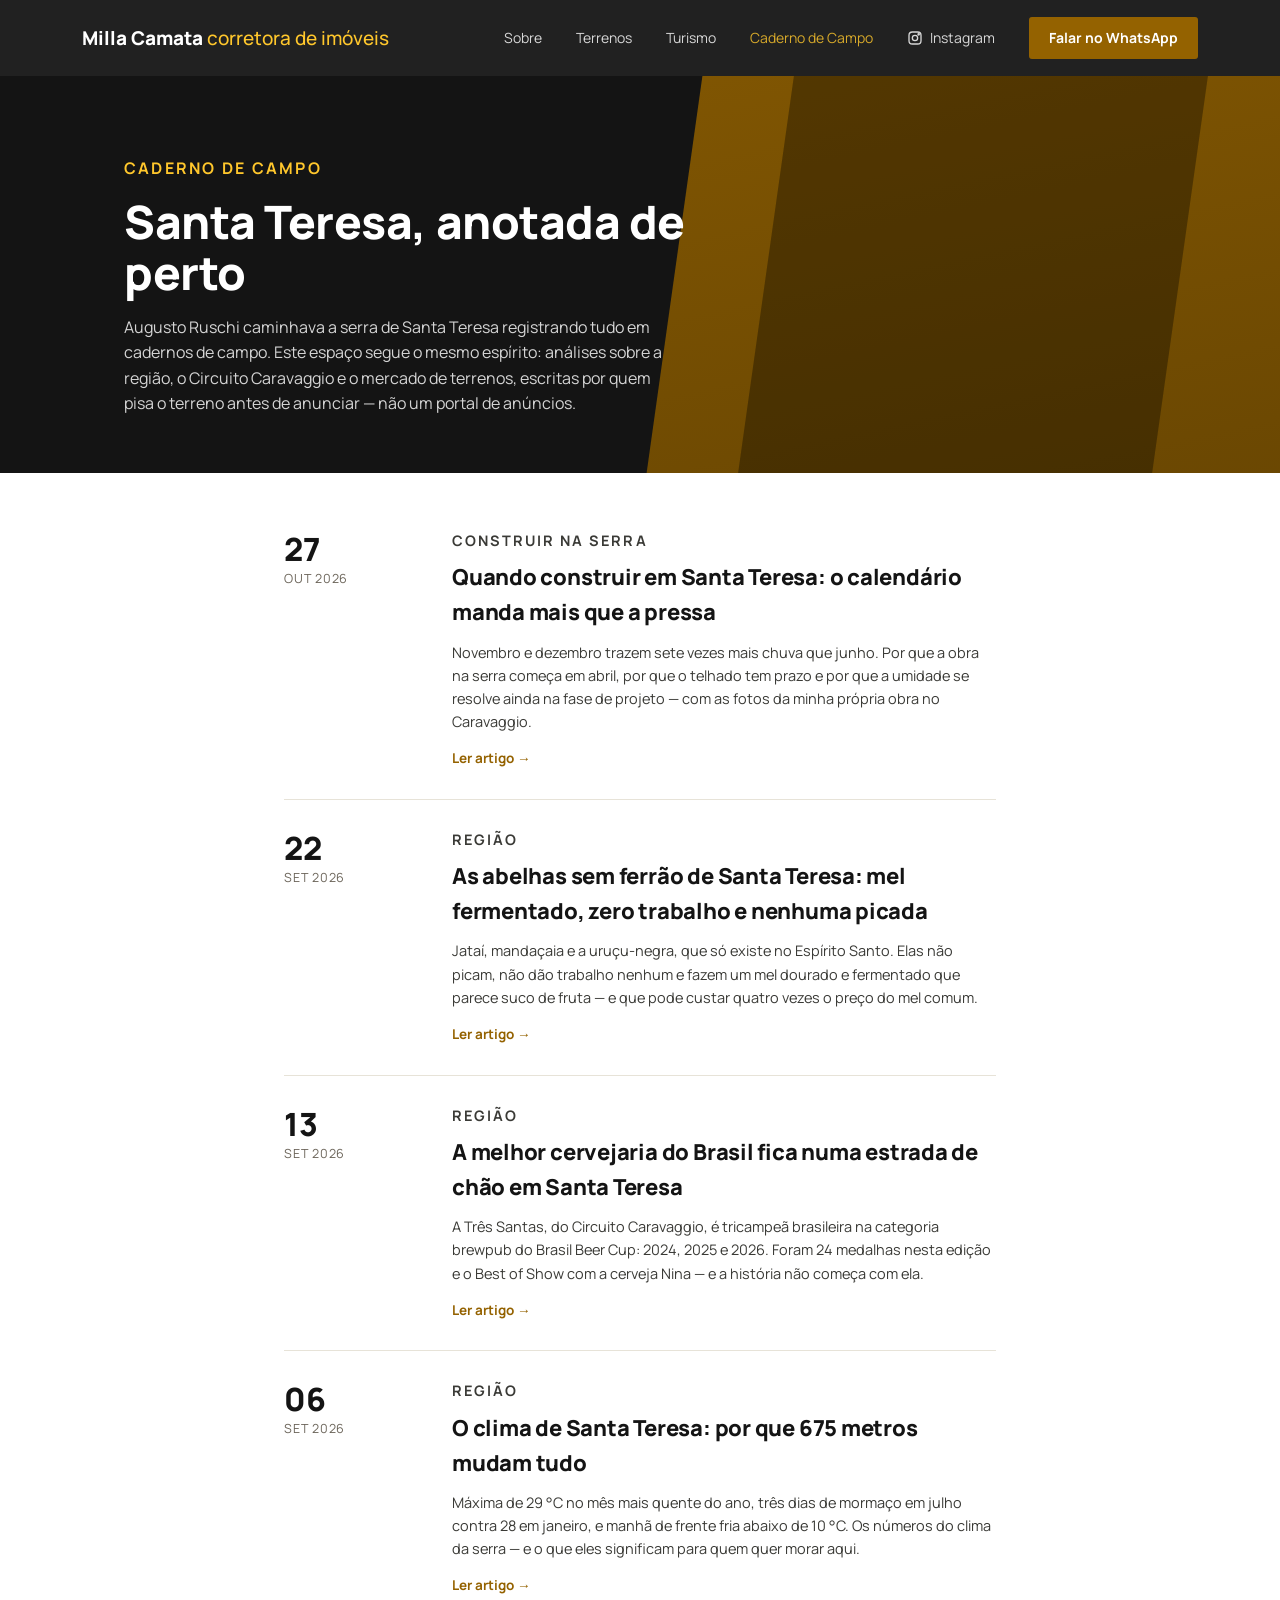
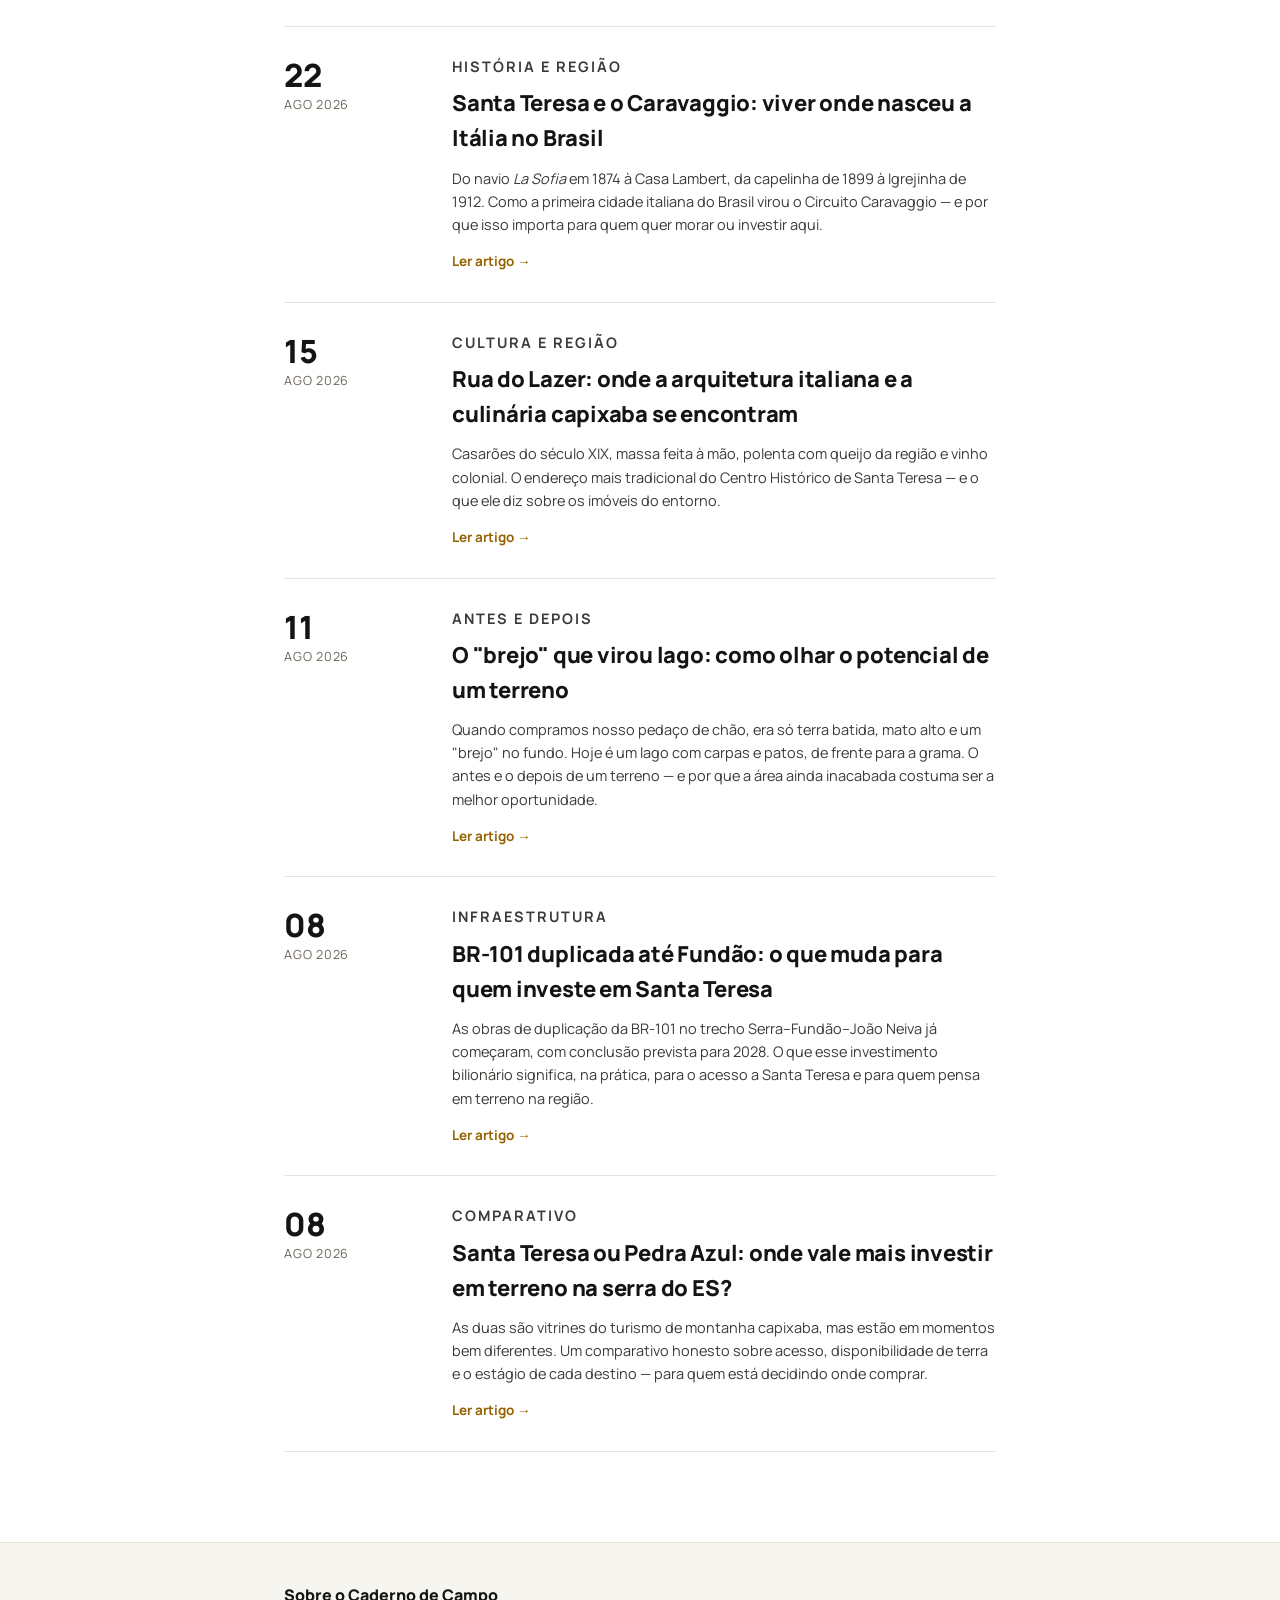
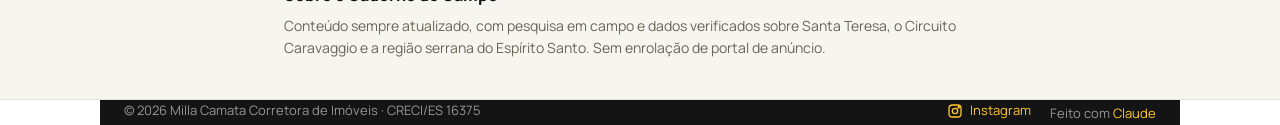
==== commit 4a74b2d3: "Novo artigo: melhor epoca para construir em Santa Teresa - blog/melhor-epoca-para-construir-santa-te" ====
--- a/blog/index.html
+++ b/blog/index.html
@@ -87,6 +87,16 @@
   <div class="post-list">
 
     <div class="post-card">
+      <div class="post-date"><span class="day">27</span><span class="month">Out 2026</span></div>
+      <div>
+        <p class="eyebrow" style="margin-bottom:8px;">Construir na serra</p>
+        <h2><a href="melhor-epoca-para-construir-santa-teresa.html">Quando construir em Santa Teresa: o calendário manda mais que a pressa</a></h2>
+        <p>Novembro e dezembro trazem sete vezes mais chuva que junho. Por que a obra na serra começa em abril, por que o telhado tem prazo e por que a umidade se resolve ainda na fase de projeto — com as fotos da minha própria obra no Caravaggio.</p>
+        <a class="read-more" href="melhor-epoca-para-construir-santa-teresa.html">Ler artigo →</a>
+      </div>
+    </div>
+
+    <div class="post-card">
       <div class="post-date"><span class="day">22</span><span class="month">Set 2026</span></div>
       <div>
         <p class="eyebrow" style="margin-bottom:8px;">Região</p>
